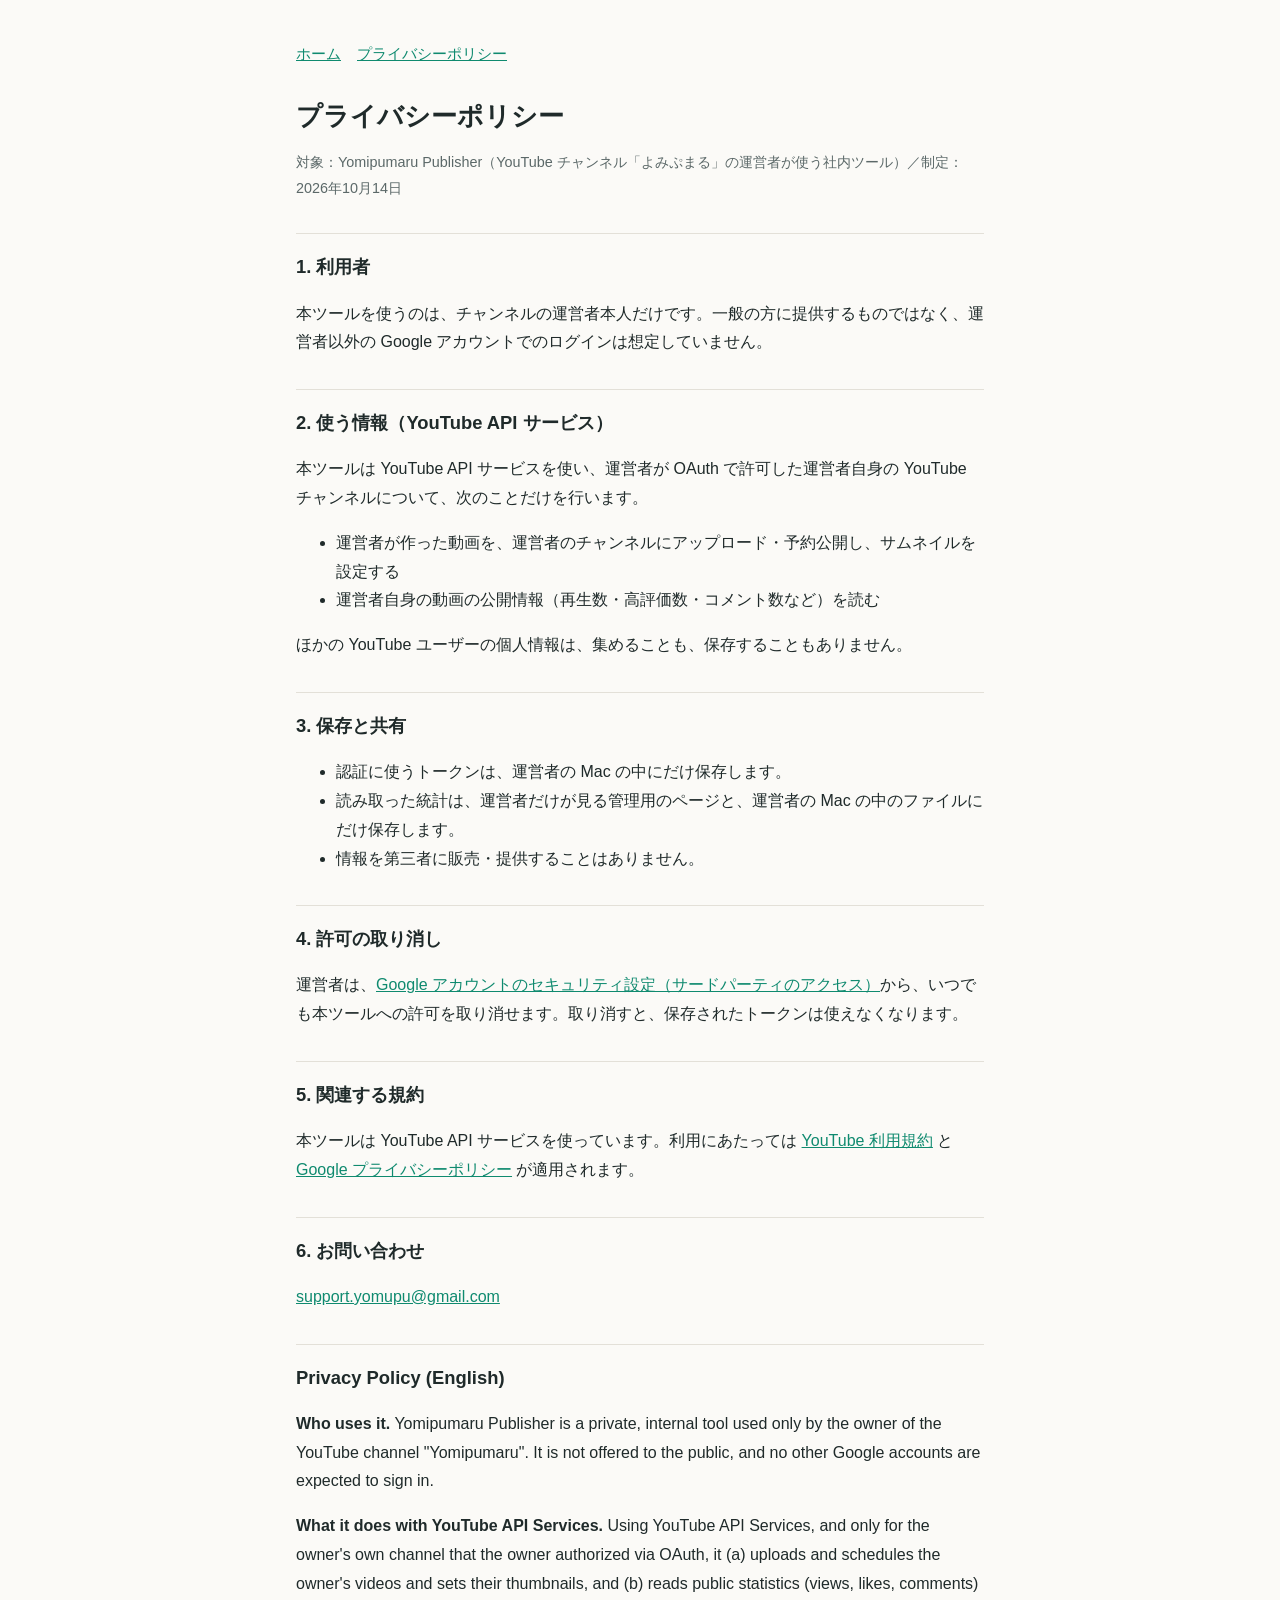
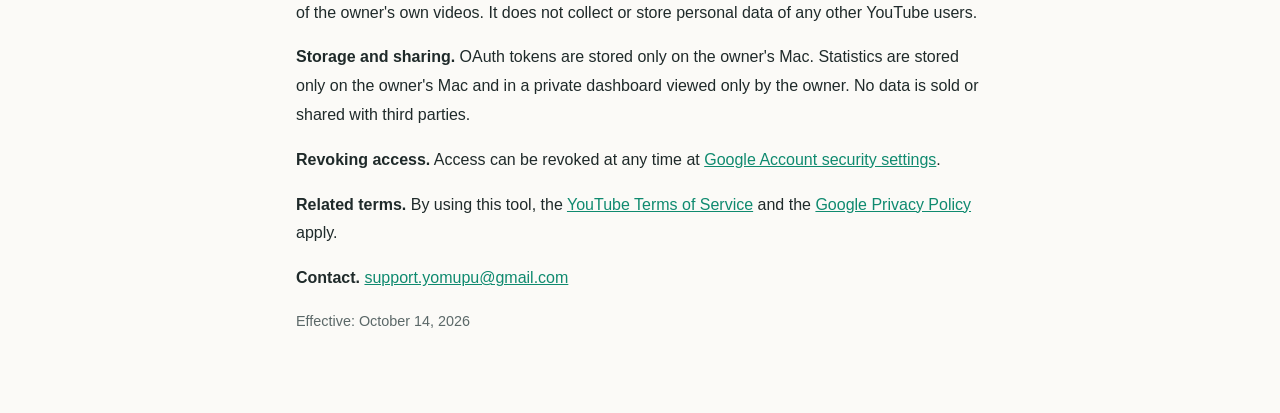
==== privacy.html @ f0469096 "よみぷまるの公式ページとプライバシーポリシー Co-Authored-By: Claude Opus 5.5 <noreply@anthropic.com>" ====
<!doctype html>
<html lang="ja"><head><meta charset="utf-8"><meta name="viewport" content="width=device-width,initial-scale=1">
<title>プライバシーポリシー｜よみぷまる</title><meta name="description" content="Yomipumaru Publisher のプライバシーポリシー">
<link rel="stylesheet" href="style.css"></head>
<body><main>
<nav><a href="./">ホーム</a><a href="privacy.html">プライバシーポリシー</a></nav>
<h1>プライバシーポリシー</h1>
<p class="muted">対象：Yomipumaru Publisher（YouTube チャンネル「よみぷまる」の運営者が使う社内ツール）／制定：2026年10月14日</p>

<h2>1. 利用者</h2>
<p>本ツールを使うのは、チャンネルの運営者本人だけです。一般の方に提供するものではなく、運営者以外の Google アカウントでのログインは想定していません。</p>

<h2>2. 使う情報（YouTube API サービス）</h2>
<p>本ツールは YouTube API サービスを使い、運営者が OAuth で許可した運営者自身の YouTube チャンネルについて、次のことだけを行います。</p>
<ul>
<li>運営者が作った動画を、運営者のチャンネルにアップロード・予約公開し、サムネイルを設定する</li>
<li>運営者自身の動画の公開情報（再生数・高評価数・コメント数など）を読む</li>
</ul>
<p>ほかの YouTube ユーザーの個人情報は、集めることも、保存することもありません。</p>

<h2>3. 保存と共有</h2>
<ul>
<li>認証に使うトークンは、運営者の Mac の中にだけ保存します。</li>
<li>読み取った統計は、運営者だけが見る管理用のページと、運営者の Mac の中のファイルにだけ保存します。</li>
<li>情報を第三者に販売・提供することはありません。</li>
</ul>

<h2>4. 許可の取り消し</h2>
<p>運営者は、<a href="https://myaccount.google.com/permissions">Google アカウントのセキュリティ設定（サードパーティのアクセス）</a>から、いつでも本ツールへの許可を取り消せます。取り消すと、保存されたトークンは使えなくなります。</p>

<h2>5. 関連する規約</h2>
<p>本ツールは YouTube API サービスを使っています。利用にあたっては <a href="https://www.youtube.com/t/terms">YouTube 利用規約</a> と <a href="https://policies.google.com/privacy">Google プライバシーポリシー</a> が適用されます。</p>

<h2>6. お問い合わせ</h2>
<p><a href="mailto:support.yomupu@gmail.com">support.yomupu@gmail.com</a></p>

<h2>Privacy Policy (English)</h2>
<p><strong>Who uses it.</strong> Yomipumaru Publisher is a private, internal tool used only by the owner of the YouTube channel "Yomipumaru". It is not offered to the public, and no other Google accounts are expected to sign in.</p>
<p><strong>What it does with YouTube API Services.</strong> Using YouTube API Services, and only for the owner's own channel that the owner authorized via OAuth, it (a) uploads and schedules the owner's videos and sets their thumbnails, and (b) reads public statistics (views, likes, comments) of the owner's own videos. It does not collect or store personal data of any other YouTube users.</p>
<p><strong>Storage and sharing.</strong> OAuth tokens are stored only on the owner's Mac. Statistics are stored only on the owner's Mac and in a private dashboard viewed only by the owner. No data is sold or shared with third parties.</p>
<p><strong>Revoking access.</strong> Access can be revoked at any time at <a href="https://myaccount.google.com/permissions">Google Account security settings</a>.</p>
<p><strong>Related terms.</strong> By using this tool, the <a href="https://www.youtube.com/t/terms">YouTube Terms of Service</a> and the <a href="https://policies.google.com/privacy">Google Privacy Policy</a> apply.</p>
<p><strong>Contact.</strong> <a href="mailto:support.yomupu@gmail.com">support.yomupu@gmail.com</a></p>
<p class="muted">Effective: October 14, 2026</p>
</main></body></html>
---- style.css ----
:root{--bg:#fbfaf7;--fg:#1f2a2a;--muted:#5b6868;--accent:#0f8a6f;--line:#e3e0d8}
@media (prefers-color-scheme:dark){:root{--bg:#141a1a;--fg:#e8eeec;--muted:#9fb0ad;--accent:#3fc7a6;--line:#2a3434}}
*{box-sizing:border-box}body{margin:0;background:var(--bg);color:var(--fg);font:16px/1.8 -apple-system,"Hiragino Sans","Noto Sans JP",sans-serif}
main{max-width:720px;margin:0 auto;padding:40px 16px 64px}h1{font-size:1.6rem;line-height:1.4;margin:0 0 8px}h2{font-size:1.15rem;margin:32px 0 8px;padding-top:16px;border-top:1px solid var(--line)}
p,li{color:var(--fg)}.muted{color:var(--muted);font-size:.9rem}a{color:var(--accent)}nav{display:flex;gap:16px;margin-bottom:32px;font-size:.95rem}
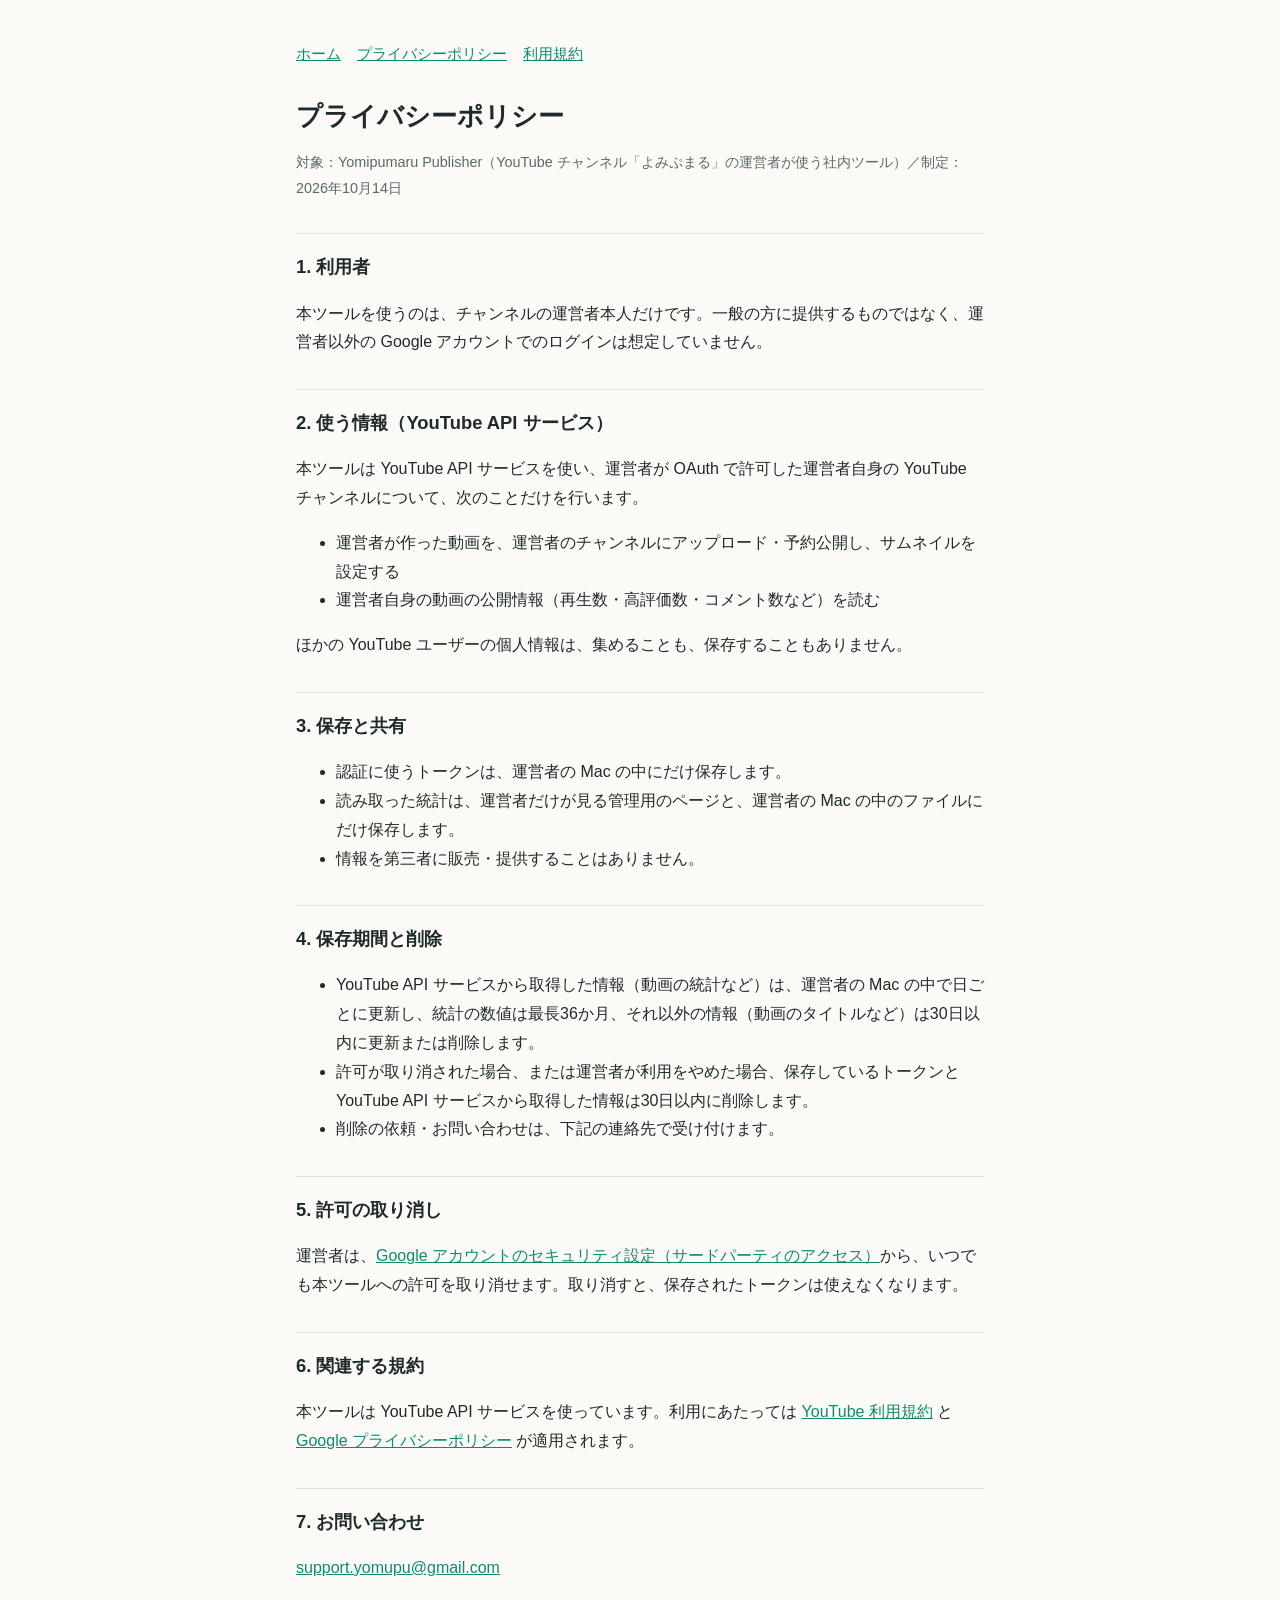
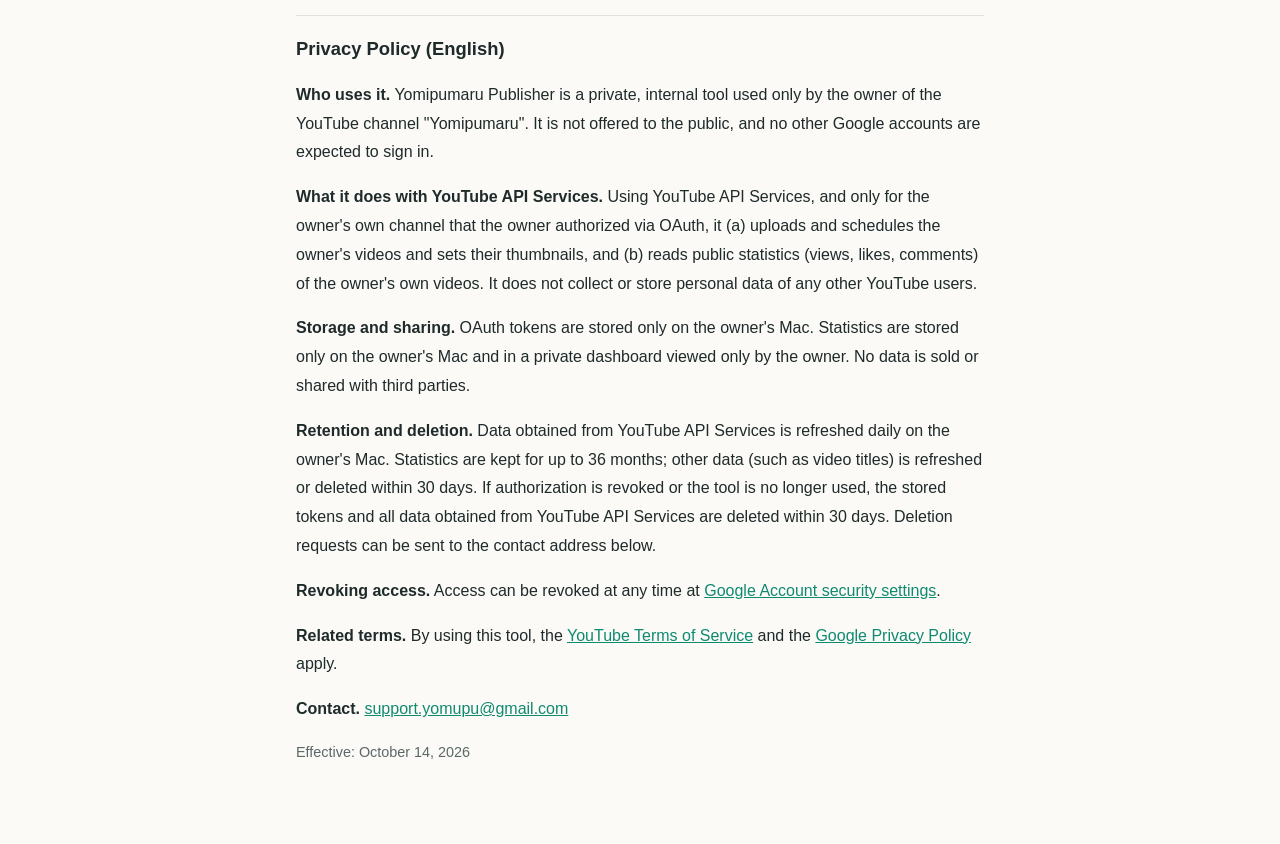
==== commit 87e0bb1b: "利用規約を追加、ホームに YouTube API の利用表示、プライバシーポリシーに保存期間と削除 Co-Authored-By: Claude Opus 5.5 <noreply@anthropic" ====
--- a/privacy.html
+++ b/privacy.html
@@ -3,7 +3,7 @@
 <title>プライバシーポリシー｜よみぷまる</title><meta name="description" content="Yomipumaru Publisher のプライバシーポリシー">
 <link rel="stylesheet" href="style.css"></head>
 <body><main>
-<nav><a href="./">ホーム</a><a href="privacy.html">プライバシーポリシー</a></nav>
+<nav><a href="./">ホーム</a><a href="privacy.html">プライバシーポリシー</a><a href="terms.html">利用規約</a></nav>
 <h1>プライバシーポリシー</h1>
 <p class="muted">対象：Yomipumaru Publisher（YouTube チャンネル「よみぷまる」の運営者が使う社内ツール）／制定：2026年10月14日</p>
 
@@ -25,19 +25,27 @@
 <li>情報を第三者に販売・提供することはありません。</li>
 </ul>
 
-<h2>4. 許可の取り消し</h2>
+<h2>4. 保存期間と削除</h2>
+<ul>
+<li>YouTube API サービスから取得した情報（動画の統計など）は、運営者の Mac の中で日ごとに更新し、統計の数値は最長36か月、それ以外の情報（動画のタイトルなど）は30日以内に更新または削除します。</li>
+<li>許可が取り消された場合、または運営者が利用をやめた場合、保存しているトークンと YouTube API サービスから取得した情報は30日以内に削除します。</li>
+<li>削除の依頼・お問い合わせは、下記の連絡先で受け付けます。</li>
+</ul>
+
+<h2>5. 許可の取り消し</h2>
 <p>運営者は、<a href="https://myaccount.google.com/permissions">Google アカウントのセキュリティ設定（サードパーティのアクセス）</a>から、いつでも本ツールへの許可を取り消せます。取り消すと、保存されたトークンは使えなくなります。</p>
 
-<h2>5. 関連する規約</h2>
+<h2>6. 関連する規約</h2>
 <p>本ツールは YouTube API サービスを使っています。利用にあたっては <a href="https://www.youtube.com/t/terms">YouTube 利用規約</a> と <a href="https://policies.google.com/privacy">Google プライバシーポリシー</a> が適用されます。</p>
 
-<h2>6. お問い合わせ</h2>
+<h2>7. お問い合わせ</h2>
 <p><a href="mailto:support.yomupu@gmail.com">support.yomupu@gmail.com</a></p>
 
 <h2>Privacy Policy (English)</h2>
 <p><strong>Who uses it.</strong> Yomipumaru Publisher is a private, internal tool used only by the owner of the YouTube channel "Yomipumaru". It is not offered to the public, and no other Google accounts are expected to sign in.</p>
 <p><strong>What it does with YouTube API Services.</strong> Using YouTube API Services, and only for the owner's own channel that the owner authorized via OAuth, it (a) uploads and schedules the owner's videos and sets their thumbnails, and (b) reads public statistics (views, likes, comments) of the owner's own videos. It does not collect or store personal data of any other YouTube users.</p>
 <p><strong>Storage and sharing.</strong> OAuth tokens are stored only on the owner's Mac. Statistics are stored only on the owner's Mac and in a private dashboard viewed only by the owner. No data is sold or shared with third parties.</p>
+<p><strong>Retention and deletion.</strong> Data obtained from YouTube API Services is refreshed daily on the owner's Mac. Statistics are kept for up to 36 months; other data (such as video titles) is refreshed or deleted within 30 days. If authorization is revoked or the tool is no longer used, the stored tokens and all data obtained from YouTube API Services are deleted within 30 days. Deletion requests can be sent to the contact address below.</p>
 <p><strong>Revoking access.</strong> Access can be revoked at any time at <a href="https://myaccount.google.com/permissions">Google Account security settings</a>.</p>
 <p><strong>Related terms.</strong> By using this tool, the <a href="https://www.youtube.com/t/terms">YouTube Terms of Service</a> and the <a href="https://policies.google.com/privacy">Google Privacy Policy</a> apply.</p>
 <p><strong>Contact.</strong> <a href="mailto:support.yomupu@gmail.com">support.yomupu@gmail.com</a></p>
